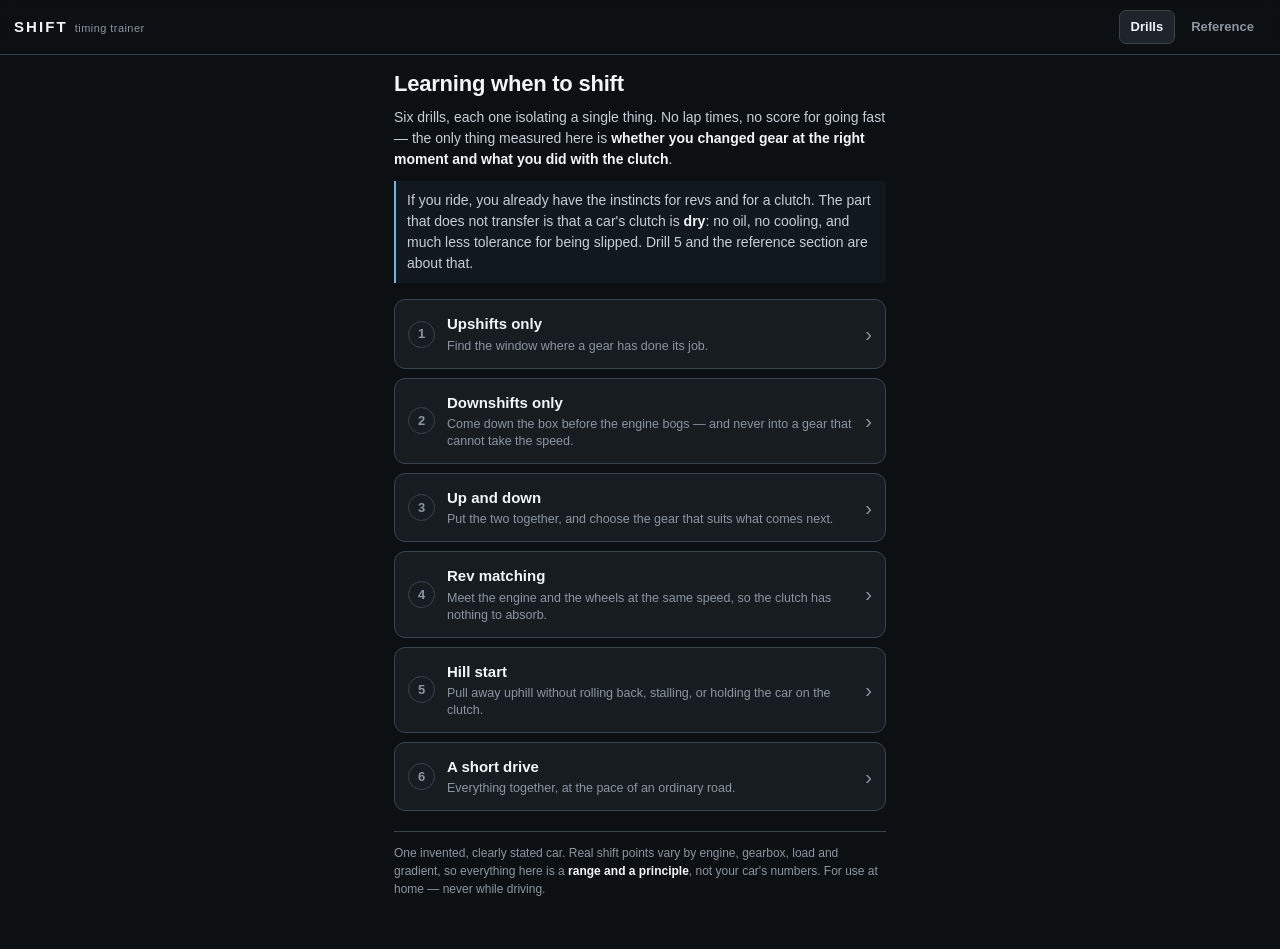
==== index.html @ b5363791 "Replace the repo root with Shift, a manual-transmission timing trainer The piano practice app that l" ====
<!doctype html>
<html lang="en">
<head>
<meta charset="utf-8">
<meta name="viewport" content="width=device-width, initial-scale=1, viewport-fit=cover">
<title>Shift — manual transmission timing trainer</title>
<meta name="description" content="A timing trainer for learning when to change gear in a manual car, and how to treat a dry clutch. Built for riders moving from a wet motorcycle clutch to a pedal-operated car.">
<meta name="theme-color" content="#101316">
<link rel="stylesheet" href="css/app.css">
</head>
<body>

<header class="topbar">
  <div class="brand">
    <span class="brand-mark">SHIFT</span>
    <span class="brand-sub">timing trainer</span>
  </div>
  <nav class="tabs">
    <button class="tab is-active" data-tab="drills">Drills</button>
    <button class="tab" data-tab="reference">Reference</button>
  </nav>
</header>

<main>

  <!-- ------------------------------------------------ drill list -->
  <section class="view is-active" data-view="drills">
    <div class="intro">
      <h1>Learning when to shift</h1>
      <p>Six drills, each one isolating a single thing. No lap times, no score for going fast — the only thing measured here is <b>whether you changed gear at the right moment and what you did with the clutch</b>.</p>
      <p class="from-bike">If you ride, you already have the instincts for revs and for a clutch. The part that does not transfer is that a car's clutch is <b>dry</b>: no oil, no cooling, and much less tolerance for being slipped. Drill&nbsp;5 and the reference section are about that.</p>
    </div>
    <div id="drill-list" class="drill-list"></div>
    <p class="disclaimer">
      One invented, clearly stated car. Real shift points vary by engine, gearbox, load and gradient, so everything here is a <b>range and a principle</b>, not your car's numbers. For use at home — never while driving.
    </p>
  </section>

  <!-- ----------------------------------------------------- teach -->
  <section class="view" data-view="teach">
    <button class="link-back" id="teach-back">‹ All drills</button>
    <h2 id="teach-title"></h2>
    <p class="aim" id="teach-aim"></p>
    <div class="teach-body" id="teach-body"></div>
    <button class="primary" id="start-btn">Start the drill</button>
  </section>

  <!-- ------------------------------------------------------- run -->
  <section class="view view-run" data-view="run">
    <div class="run-top">
      <button class="link-back" id="back-btn">‹ Exit</button>
      <span id="run-title" class="run-title"></span>
      <button class="sound" id="sound-btn">Sound on</button>
    </div>

    <div class="instruction">
      <b id="ins-title"></b>
      <span id="ins-detail"></span>
    </div>

    <div id="warn" class="warn-strip"></div>

    <div id="cluster" class="cluster"></div>

    <div class="heat-row">
      <span class="heat-label">Clutch heat</span>
      <span class="heat-bar"><span id="heat-fill" class="heat-fill"></span></span>
      <span id="grade-note" class="grade-note"></span>
    </div>

    <div id="gate" class="gate"></div>

    <div class="pedals">
      <div id="clutch"></div>
      <div class="pedal-col">
        <div id="throttle"></div>
        <div id="brake"></div>
        <button id="handbrake" class="handbrake">HANDBRAKE</button>
      </div>
    </div>

    <button id="restart-btn" class="primary restart" hidden>Restart the engine</button>

    <div id="cards" class="cards"></div>

    <button class="primary" id="finish-btn">Finish and review</button>
    <p class="kbd-note">On a keyboard: <b>space</b> clutch, <b>X</b> throttle, <b>Z</b> brake. The lever takes the arrow keys once you tap it.</p>
  </section>

  <!-- ---------------------------------------------------- report -->
  <section class="view" data-view="report">
    <h2>What happened</h2>
    <p class="aim" id="report-title"></p>
    <h3 class="sec-head">Each gear change</h3>
    <div id="report-attempts"></div>
    <h3 class="sec-head">Habits recorded</h3>
    <div id="report-habits"></div>
    <div class="report-actions">
      <button class="primary" id="again-btn">Run it again</button>
      <button class="secondary" id="report-done">Back to drills</button>
    </div>
  </section>

  <!-- ------------------------------------------------- reference -->
  <section class="view" data-view="reference">
    <h1>Reference</h1>
    <div id="ref-body"></div>
  </section>

</main>

<script type="module" src="js/main.js"></script>
</body>
</html>
---- css/app.css ----
/* app.css — instrument-panel design: dark, high contrast, legible at a glance. */

:root {
  --bg: #0d1013;
  --panel: #171c21;
  --panel-2: #1e242a;
  --dial: #0b0e11;
  --slot: #0b0e11;
  --hairline: #39434c;
  --ink: #c6ced6;
  --ink-dim: #8b96a1;
  --ink-bright: #f2f6f9;
  --needle: #ff6b4a;
  --go: #3ec98a;
  --lug: #b58a2b;
  --danger: #e5484d;
  --bite: #d9a23a;
  --free: #4a555f;
  --clear: #3d7ea6;
  --accent: #6fb7e8;
}

* { box-sizing: border-box; -webkit-tap-highlight-color: transparent; }

html { -webkit-text-size-adjust: 100%; }

body {
  margin: 0;
  background: var(--bg);
  color: var(--ink);
  font: 15px/1.5 -apple-system, BlinkMacSystemFont, "Segoe UI", Roboto, "Helvetica Neue", Arial, sans-serif;
  font-variant-numeric: tabular-nums;
  padding-bottom: env(safe-area-inset-bottom);
}

main { padding: 0 14px 40px; max-width: 520px; margin: 0 auto; }

/* ---------------------------------------------------------- topbar */

.topbar {
  position: sticky; top: 0; z-index: 20;
  display: flex; align-items: center; justify-content: space-between;
  gap: 10px; padding: 10px 14px calc(10px + env(safe-area-inset-top)) 14px;
  padding-top: calc(10px + env(safe-area-inset-top));
  background: rgba(13, 16, 19, 0.94);
  backdrop-filter: blur(8px);
  border-bottom: 1px solid var(--hairline);
}
.brand { display: flex; align-items: baseline; gap: 7px; min-width: 0; }
.brand-mark {
  font-weight: 800; letter-spacing: 0.14em; font-size: 15px; color: var(--ink-bright);
}
.brand-sub { font-size: 11px; color: var(--ink-dim); letter-spacing: 0.04em; }
.tabs { display: flex; gap: 4px; flex: none; }
.tab {
  appearance: none; border: 1px solid transparent; background: none;
  color: var(--ink-dim); font: inherit; font-size: 13px; font-weight: 600;
  padding: 6px 11px; border-radius: 7px; cursor: pointer;
}
.tab.is-active { background: var(--panel-2); color: var(--ink-bright); border-color: var(--hairline); }

/* ----------------------------------------------------------- views */

.view { display: none; padding-top: 16px; }
.view.is-active { display: block; }

h1 { font-size: 22px; line-height: 1.22; margin: 0 0 10px; color: var(--ink-bright); letter-spacing: -0.01em; }
h2 { font-size: 19px; margin: 6px 0 4px; color: var(--ink-bright); }
h3.sec-head {
  font-size: 11px; letter-spacing: 0.12em; text-transform: uppercase;
  color: var(--ink-dim); margin: 22px 0 8px; font-weight: 700;
}
p { margin: 0 0 11px; }
b, strong { color: var(--ink-bright); font-weight: 650; }
.aim { color: var(--accent); margin: 0 0 14px; font-size: 14px; }
.muted { color: var(--ink-dim); }

.intro p { font-size: 14px; }
.from-bike {
  border-left: 2px solid var(--accent); padding-left: 11px;
  color: var(--ink); background: rgba(111, 183, 232, 0.05);
  padding: 9px 11px; border-radius: 0 6px 6px 0;
}
.disclaimer {
  margin-top: 20px; font-size: 12px; color: var(--ink-dim);
  border-top: 1px solid var(--hairline); padding-top: 12px;
}

.link-back {
  appearance: none; background: none; border: 0; color: var(--accent);
  font: inherit; font-size: 14px; padding: 4px 0; margin-bottom: 8px; cursor: pointer;
}

.primary, .secondary {
  appearance: none; width: 100%; font: inherit; font-weight: 650; font-size: 16px;
  padding: 14px; border-radius: 10px; cursor: pointer; margin-top: 14px;
  border: 1px solid var(--accent); background: var(--accent); color: #07243a;
}
.secondary { background: none; color: var(--ink); border-color: var(--hairline); }
.restart { background: var(--needle); border-color: var(--needle); color: #2a0b03; }
.report-actions { display: flex; flex-direction: column; }

/* ------------------------------------------------------ drill list */

.drill-list { display: flex; flex-direction: column; gap: 9px; margin-top: 16px; }
.drill-card {
  appearance: none; display: flex; align-items: center; gap: 12px; width: 100%;
  text-align: left; font: inherit; cursor: pointer;
  background: var(--panel); border: 1px solid var(--hairline);
  border-radius: 11px; padding: 13px 13px;
  color: var(--ink);
}
.drill-card:active { background: var(--panel-2); }
.dc-num {
  flex: none; width: 27px; height: 27px; border-radius: 50%;
  border: 1px solid var(--hairline); color: var(--ink-dim);
  display: grid; place-items: center; font-size: 13px; font-weight: 700;
}
.dc-body { display: flex; flex-direction: column; gap: 2px; min-width: 0; }
.dc-title { color: var(--ink-bright); font-weight: 650; font-size: 15px; }
.dc-aim { color: var(--ink-dim); font-size: 12.5px; line-height: 1.35; }
.dc-go { margin-left: auto; color: var(--ink-dim); font-size: 20px; flex: none; }

/* ----------------------------------------------------------- teach */

.teach-body p { font-size: 14.5px; }
.teach-body ul, .teach-body ol { padding-left: 20px; font-size: 14.5px; }
.speed-table { list-style: none; padding: 0; margin: 0 0 12px; }
.speed-table li {
  display: flex; align-items: baseline; gap: 9px;
  padding: 7px 10px; border-bottom: 1px solid var(--hairline);
  background: var(--panel); font-size: 13.5px;
}
.speed-table li:first-child { border-radius: 8px 8px 0 0; }
.speed-table li:last-child { border-radius: 0 0 8px 8px; border-bottom: 0; }
.speed-table span {
  flex: none; width: 20px; height: 20px; border-radius: 4px; background: var(--panel-2);
  display: grid; place-items: center; font-weight: 700; color: var(--ink-bright); font-size: 12px;
}
.speed-table i { margin-left: auto; color: var(--ink-dim); font-style: normal; font-size: 12px; }

/* ------------------------------------------------------------- run */

.run-top { display: flex; align-items: center; gap: 10px; margin-bottom: 8px; }
.run-top .link-back { margin: 0; flex: none; }
.run-title { font-size: 13px; color: var(--ink-dim); flex: 1; text-align: center; }
.sound {
  appearance: none; flex: none; background: none; border: 1px solid var(--hairline);
  color: var(--ink-dim); font: inherit; font-size: 11px; padding: 5px 8px;
  border-radius: 6px; cursor: pointer;
}
.sound.is-on { color: var(--go); border-color: var(--go); }

.instruction {
  background: var(--panel); border: 1px solid var(--hairline); border-radius: 10px;
  padding: 10px 12px; margin-bottom: 8px;
}
.instruction b { display: block; font-size: 15px; color: var(--ink-bright); }
.instruction span { display: block; font-size: 13px; color: var(--ink-dim); margin-top: 2px; line-height: 1.4; }

.warn-strip {
  height: 0; overflow: hidden; border-radius: 8px;
  font-size: 12.5px; font-weight: 700; letter-spacing: 0.02em;
  display: flex; align-items: center; padding: 0 10px;
  transition: height 0.12s;
}
.warn-strip.is-on { height: 32px; margin-bottom: 8px; }
.warn-strip.lv-off { background: #3a3014; color: #ecc96b; }
.warn-strip.lv-bad { background: #4a2a12; color: #ffb27a; }
.warn-strip.lv-damage { background: var(--danger); color: #fff; }

/* -------------------------------------------------------- cluster */

.cluster { position: relative; }
.cluster-svg { display: block; width: 100%; height: auto; }
.tick-num { fill: var(--ink); font-size: 11px; font-weight: 700; font-family: inherit; }
.dial-unit { fill: var(--ink-dim); font-size: 8.5px; letter-spacing: 0.08em; font-family: inherit; }
.dial-unit-l { fill: var(--ink-dim); font-size: 10px; letter-spacing: 0.06em; font-family: inherit; }
.panel-label { fill: var(--ink-dim); font-size: 9px; letter-spacing: 0.16em; font-weight: 700; font-family: inherit; }
.rpm-digits { fill: var(--ink-bright); font-size: 20px; font-weight: 700; font-family: inherit; }
.dial-sub { fill: var(--ink-dim); font-size: 9px; letter-spacing: 0.06em; font-family: inherit; }
.dial-sub.is-warn { fill: var(--bite); }
.dial-sub.is-danger { fill: var(--danger); font-weight: 700; }
.dial-sub-l { fill: var(--ink-dim); font-size: 11px; font-family: inherit; }
.speed-digits { fill: var(--ink-bright); font-size: 36px; font-weight: 700; font-family: inherit; }
.gear-digits { fill: var(--go); font-size: 34px; font-weight: 800; font-family: inherit; }
.zone-tag { fill: var(--ink); font-size: 7.5px; letter-spacing: 0.09em; font-weight: 700; opacity: 0.8; font-family: inherit; }

.hold-readout {
  position: absolute; right: 8px; bottom: 6px;
  display: flex; flex-direction: column; align-items: flex-end; line-height: 1.1;
}
.hold-time { font-size: 13px; font-weight: 700; color: var(--ink-dim); }
.hold-label { font-size: 8px; letter-spacing: 0.08em; color: var(--ink-dim); }
.hold-readout.is-live .hold-time { color: var(--bite); }
.hold-readout.is-warn .hold-time { color: var(--danger); }

.heat-row { display: flex; align-items: center; gap: 8px; margin: 6px 0 10px; font-size: 10px; }
.heat-label { color: var(--ink-dim); letter-spacing: 0.08em; text-transform: uppercase; }
.heat-bar { flex: 1; height: 5px; border-radius: 3px; background: var(--panel-2); overflow: hidden; }
.heat-fill { display: block; height: 100%; width: 0; background: linear-gradient(90deg, var(--go), var(--bite) 55%, var(--danger)); transition: width 0.15s; }
.grade-note { color: var(--needle); font-weight: 700; letter-spacing: 0.04em; }

/* ----------------------------------------------------------- gate */

.gate { margin-bottom: 10px; }
.gate-svg { display: block; width: 100%; height: auto; cursor: grab; }
.gate-svg:focus { outline: 2px solid var(--accent); outline-offset: 2px; border-radius: 10px; }
.gate-end-ring { fill: none; stroke: var(--hairline); stroke-width: 1.5; }
.gate-end-label { fill: var(--ink-dim); font-size: 14px; font-weight: 700; font-family: inherit; }
.gate-end.is-target .gate-end-ring { stroke: var(--go); stroke-width: 2.5; }
.gate-end.is-target .gate-end-label { fill: var(--go); }
.gate-neutral-tag { fill: var(--ink-dim); font-size: 7.5px; letter-spacing: 0.22em; opacity: 0.6; font-family: inherit; }
.knob-body { fill: #2d363f; stroke: var(--hairline); stroke-width: 1.5; }
.knob-inner { fill: #495561; }
.gate-knob.is-engaged .knob-inner { fill: var(--go); }
.gate-knob.is-blocked .knob-body { stroke: var(--danger); stroke-width: 3; }
.gate-knob.is-blocked .knob-inner { fill: var(--danger); }
.gate-knob.is-hint .knob-body { stroke: var(--accent); stroke-width: 3; }

/* --------------------------------------------------------- pedals */

.pedals { display: flex; gap: 8px; align-items: stretch; }
.clutch-pad { flex: 1.15; display: flex; flex-direction: column; min-width: 0; }
.pedal-col { flex: 1; display: flex; flex-direction: column; gap: 8px; min-width: 0; }

.pad-label {
  font-size: 9px; letter-spacing: 0.14em; font-weight: 700; color: var(--ink-dim);
  margin-bottom: 4px; display: flex; justify-content: space-between; gap: 4px;
}
.pad-hint { letter-spacing: 0; font-weight: 500; text-transform: none; opacity: 0.75; font-size: 8.5px; }

.clutch-track {
  position: relative; flex: 1; min-height: 164px; border-radius: 10px; overflow: hidden;
  border: 1px solid var(--hairline); background: var(--dial); cursor: ns-resize;
  display: flex; flex-direction: column;
}
.clutch-pad.is-held .clutch-track { border-color: var(--bite); }
.ct-zone { position: relative; display: flex; align-items: center; justify-content: center; }
.ct-zone span { font-size: 8px; letter-spacing: 0.09em; color: var(--ink); opacity: 0.75; font-weight: 700; }
.ct-free { background: rgba(74, 85, 95, 0.4); }
.ct-bite { background: rgba(217, 162, 58, 0.26); border-top: 1px dashed rgba(217,162,58,0.7); border-bottom: 1px dashed rgba(217,162,58,0.7); }
.ct-clear { background: rgba(61, 126, 166, 0.18); }
.ct-foot {
  position: absolute; left: 0; right: 0; top: 0; height: 4px; margin-top: -2px;
  background: var(--needle); box-shadow: 0 0 10px rgba(255,107,74,0.65);
}

.ramp-pad {
  position: relative; flex: 1; min-height: 56px; border-radius: 10px; overflow: hidden;
  border: 1px solid var(--hairline); background: var(--panel); cursor: pointer;
  display: flex; flex-direction: column; justify-content: space-between;
  padding: 7px 9px; user-select: none;
}
.ramp-pad .pad-label { position: relative; z-index: 2; margin: 0; }
.ramp-fill {
  position: absolute; left: 0; right: 0; bottom: 0; height: 0; z-index: 1;
  background: rgba(62, 201, 138, 0.3);
}
.is-brake .ramp-fill { background: rgba(229, 72, 77, 0.3); }
.ramp-cap { position: relative; z-index: 2; font-size: 9px; letter-spacing: 0.14em; color: var(--ink-dim); text-align: right; }
.ramp-pad.is-held { border-color: var(--accent); }

.handbrake {
  appearance: none; flex: none; padding: 10px; border-radius: 10px; cursor: pointer;
  background: var(--panel); border: 1px solid var(--hairline); color: var(--ink-dim);
  font: inherit; font-size: 10px; font-weight: 700; letter-spacing: 0.12em;
}
.handbrake.is-on { background: var(--needle); border-color: var(--needle); color: #2a0b03; }

.kbd-note { font-size: 11px; color: var(--ink-dim); margin-top: 12px; }

/* ---------------------------------------------------------- cards */

.cards { display: flex; flex-direction: column; gap: 8px; margin-top: 12px; }
.card {
  background: var(--panel); border: 1px solid var(--hairline);
  border-left: 3px solid var(--hairline); border-radius: 8px; padding: 10px 12px;
}
.card p { font-size: 13.5px; margin: 0 0 7px; line-height: 1.45; }
.card p:last-child { margin-bottom: 0; }
.card-head { display: flex; align-items: center; gap: 8px; margin-bottom: 7px; flex-wrap: wrap; }
.card-head b { font-size: 13.5px; }
.pill {
  flex: none; font-size: 9px; font-weight: 800; letter-spacing: 0.1em; text-transform: uppercase;
  padding: 3px 7px; border-radius: 4px; background: var(--panel-2); color: var(--ink-dim);
}
.lv-good { border-left-color: var(--go); }
.lv-good .pill { background: rgba(62,201,138,0.16); color: var(--go); }
.lv-ok { border-left-color: var(--accent); }
.lv-ok .pill { background: rgba(111,183,232,0.14); color: var(--accent); }
.lv-off { border-left-color: var(--bite); }
.lv-off .pill { background: rgba(217,162,58,0.16); color: var(--bite); }
.lv-bad { border-left-color: var(--needle); }
.lv-bad .pill { background: rgba(255,107,74,0.16); color: var(--needle); }
.lv-damage { border-left-color: var(--danger); background: #261214; }
.lv-damage .pill { background: var(--danger); color: #fff; }

#report-attempts .card { margin-bottom: 8px; }
.habit {
  background: var(--panel); border-left: 3px solid var(--hairline);
  border-radius: 8px; padding: 9px 12px; margin-bottom: 8px;
}
.habit b { font-size: 10px; letter-spacing: 0.1em; text-transform: uppercase; color: var(--ink-dim); }
.habit p { margin: 3px 0 0; font-size: 13.5px; }
.habit.lv-good { border-left-color: var(--go); }
.habit.lv-off { border-left-color: var(--bite); }
.habit.lv-bad { border-left-color: var(--needle); }

/* ------------------------------------------------------ reference */

.ref-sec { border-bottom: 1px solid var(--hairline); }
.ref-sec summary {
  cursor: pointer; padding: 13px 2px; font-weight: 650; color: var(--ink-bright);
  font-size: 15px; list-style: none; display: flex; align-items: center; gap: 8px;
}
.ref-sec summary::-webkit-details-marker { display: none; }
.ref-sec summary::before { content: '+'; color: var(--accent); font-weight: 700; width: 12px; }
.ref-sec[open] summary::before { content: '–'; }
.ref-content { padding: 0 2px 14px; font-size: 14px; }
.ref-content ul, .ref-content ol { padding-left: 20px; }
.ref-content li { margin-bottom: 7px; }
.caveat { color: var(--ink-dim); font-size: 13px; border-left: 2px solid var(--hairline); padding-left: 10px; }
.warn-box {
  background: #261214; border: 1px solid var(--danger); border-radius: 8px;
  padding: 11px 12px; margin: 12px 0; font-size: 13.5px; color: #ffd9d9;
}
.warn-box b { color: #fff; }
.rules li { margin-bottom: 10px; }
.mech dt {
  font-weight: 700; color: var(--needle); margin-top: 12px;
  font-size: 13px; letter-spacing: 0.02em;
}
.mech dd { margin: 3px 0 0; font-size: 13.5px; color: var(--ink); }

.ref-table { width: 100%; border-collapse: collapse; margin: 10px 0 12px; font-size: 12px; }
.ref-table th {
  text-align: left; color: var(--ink-dim); font-size: 9.5px; letter-spacing: 0.06em;
  text-transform: uppercase; padding: 0 5px 6px; border-bottom: 1px solid var(--hairline);
  font-weight: 700; line-height: 1.3;
}
.ref-table td { padding: 7px 5px; border-bottom: 1px solid rgba(57,67,76,0.5); }
.ref-table td.g { font-weight: 800; color: var(--ink-bright); }
.ref-table td.lim { color: var(--needle); font-weight: 650; }

@media (min-width: 430px) {
  .clutch-track { min-height: 190px; }
  .card p, .habit p { font-size: 14px; }
}
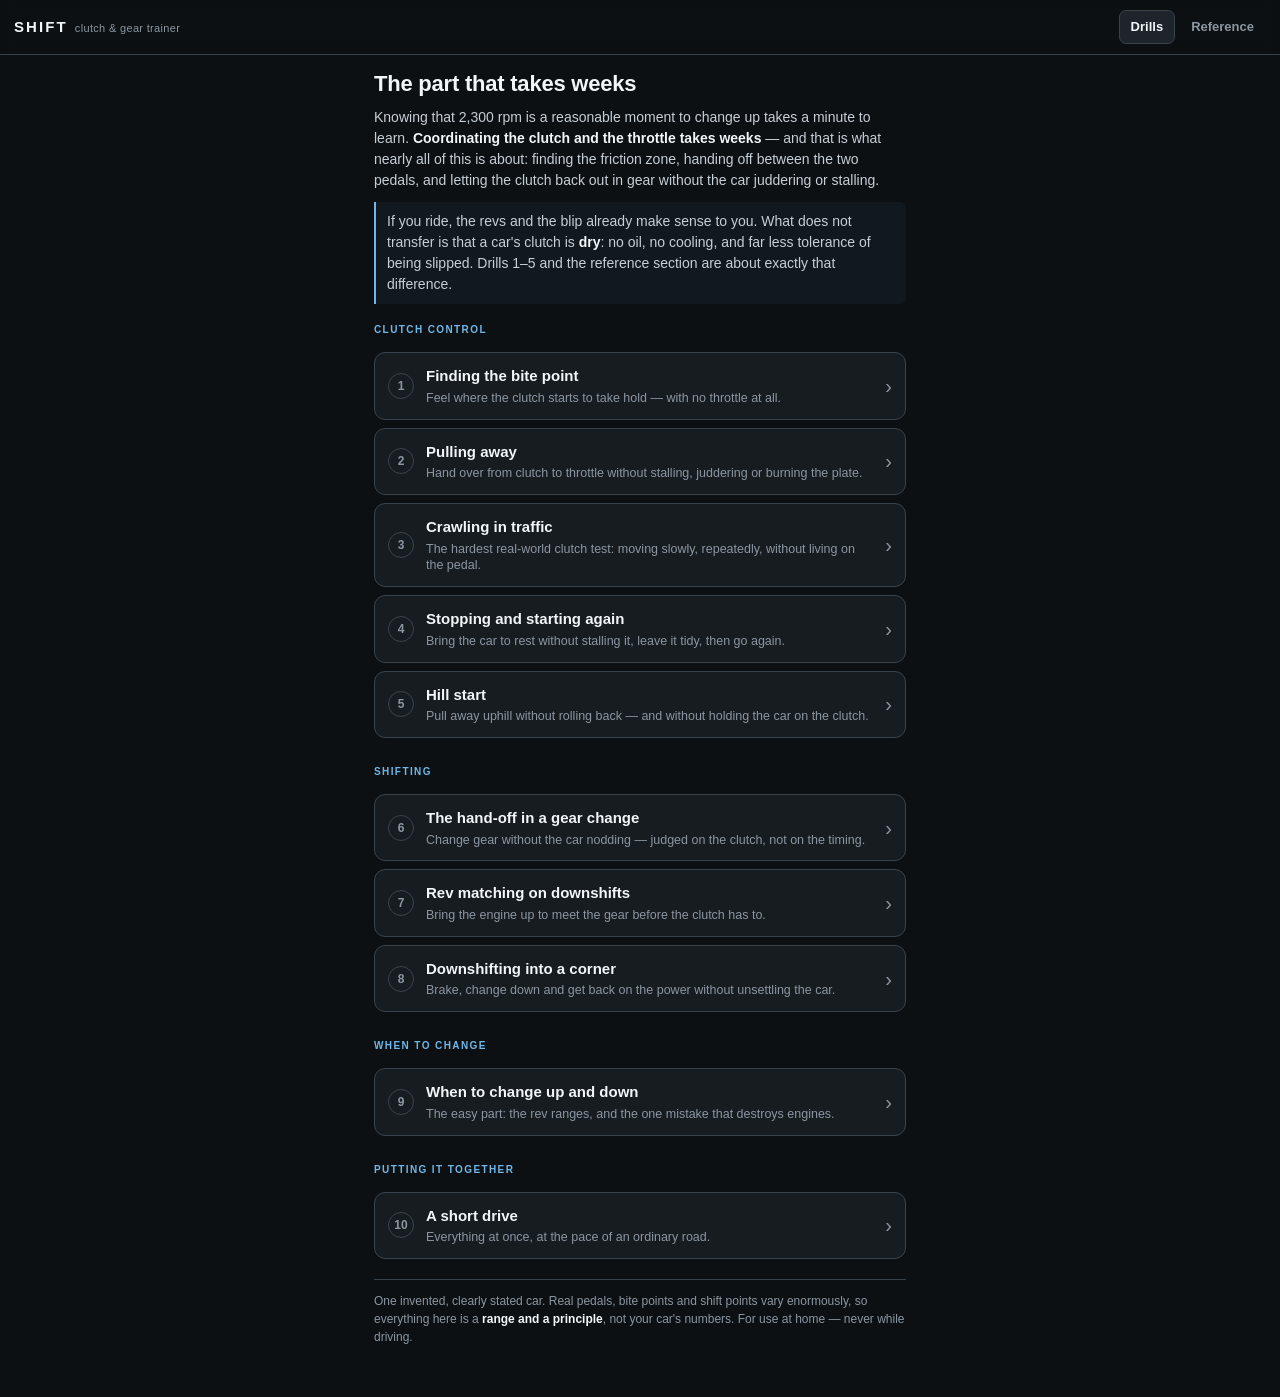
==== commit 47e6e143: "Rebuild around clutch-throttle coordination, in landscape The centre of gravity moves from when to s" ====
--- a/index.html
+++ b/index.html
@@ -3,18 +3,15 @@
 <head>
 <meta charset="utf-8">
 <meta name="viewport" content="width=device-width, initial-scale=1, viewport-fit=cover">
-<title>Shift — manual transmission timing trainer</title>
-<meta name="description" content="A timing trainer for learning when to change gear in a manual car, and how to treat a dry clutch. Built for riders moving from a wet motorcycle clutch to a pedal-operated car.">
-<meta name="theme-color" content="#101316">
+<title>Shift — clutch and gear coordination trainer</title>
+<meta name="description" content="A trainer for the muscle memory of driving a manual car: coordinating clutch and throttle, pulling away without stalling or juddering, and letting the clutch out cleanly in gear. Built for riders moving from a wet motorcycle clutch to a pedal-operated car.">
+<meta name="theme-color" content="#0d1013">
 <link rel="stylesheet" href="css/app.css">
 </head>
 <body>
 
 <header class="topbar">
-  <div class="brand">
-    <span class="brand-mark">SHIFT</span>
-    <span class="brand-sub">timing trainer</span>
-  </div>
+  <div class="brand"><span class="brand-mark">SHIFT</span><span class="brand-sub">clutch &amp; gear trainer</span></div>
   <nav class="tabs">
     <button class="tab is-active" data-tab="drills">Drills</button>
     <button class="tab" data-tab="reference">Reference</button>
@@ -26,13 +23,13 @@
   <!-- ------------------------------------------------ drill list -->
   <section class="view is-active" data-view="drills">
     <div class="intro">
-      <h1>Learning when to shift</h1>
-      <p>Six drills, each one isolating a single thing. No lap times, no score for going fast — the only thing measured here is <b>whether you changed gear at the right moment and what you did with the clutch</b>.</p>
-      <p class="from-bike">If you ride, you already have the instincts for revs and for a clutch. The part that does not transfer is that a car's clutch is <b>dry</b>: no oil, no cooling, and much less tolerance for being slipped. Drill&nbsp;5 and the reference section are about that.</p>
+      <h1>The part that takes weeks</h1>
+      <p>Knowing that 2,300&nbsp;rpm is a reasonable moment to change up takes a minute to learn. <b>Coordinating the clutch and the throttle takes weeks</b> — and that is what nearly all of this is about: finding the friction zone, handing off between the two pedals, and letting the clutch back out in gear without the car juddering or stalling.</p>
+      <p class="from-bike">If you ride, the revs and the blip already make sense to you. What does not transfer is that a car's clutch is <b>dry</b>: no oil, no cooling, and far less tolerance of being slipped. Drills 1&ndash;5 and the reference section are about exactly that difference.</p>
     </div>
     <div id="drill-list" class="drill-list"></div>
     <p class="disclaimer">
-      One invented, clearly stated car. Real shift points vary by engine, gearbox, load and gradient, so everything here is a <b>range and a principle</b>, not your car's numbers. For use at home — never while driving.
+      One invented, clearly stated car. Real pedals, bite points and shift points vary enormously, so everything here is a <b>range and a principle</b>, not your car's numbers. For use at home — never while driving.
     </p>
   </section>
 
@@ -47,51 +44,57 @@
 
   <!-- ------------------------------------------------------- run -->
   <section class="view view-run" data-view="run">
-    <div class="run-top">
-      <button class="link-back" id="back-btn">‹ Exit</button>
-      <span id="run-title" class="run-title"></span>
-      <button class="sound" id="sound-btn">Sound on</button>
+
+    <div class="rotate-prompt">
+      <div class="rotate-icon">⟳</div>
+      <h2>Turn your phone sideways</h2>
+      <p>The controls are laid out the way the car is: <b>pedals under your left thumb, gear lever under your right</b>. That needs the long edge of the screen.</p>
+      <button class="secondary" id="rotate-anyway">Use it upright anyway</button>
     </div>
 
-    <div class="instruction">
-      <b id="ins-title"></b>
-      <span id="ins-detail"></span>
+    <div class="run-grid">
+
+      <div class="run-top">
+        <button class="link-back" id="back-btn">‹ Exit</button>
+        <span id="run-title" class="run-title"></span>
+        <span id="grade-note" class="grade-note" hidden></span>
+        <button class="sound" id="sound-btn">Sound on</button>
+      </div>
+
+      <!-- left thumb: the pedals, in the order they sit in the footwell -->
+      <div class="pedal-bay">
+        <div id="clutch"></div>
+        <div id="brake"></div>
+        <div id="throttle"></div>
+        <button id="handbrake"></button>
+      </div>
+
+      <!-- middle: what the car is doing -->
+      <div class="centre-bay">
+        <div class="instruction" id="instruction">
+          <b id="ins-title"></b>
+          <span id="ins-detail"></span>
+        </div>
+        <div id="cards" class="cards"></div>
+        <div id="warn" class="warn-strip"></div>
+        <div id="cluster" class="cluster"></div>
+        <button id="restart-btn" class="primary restart" hidden>Restart the engine</button>
+      </div>
+
+      <!-- right thumb: the lever -->
+      <div class="gate-bay">
+        <div id="gate" class="gate"></div>
+        <button class="primary finish" id="finish-btn">Finish and review</button>
+      </div>
+
     </div>
-
-    <div id="warn" class="warn-strip"></div>
-
-    <div id="cluster" class="cluster"></div>
-
-    <div class="heat-row">
-      <span class="heat-label">Clutch heat</span>
-      <span class="heat-bar"><span id="heat-fill" class="heat-fill"></span></span>
-      <span id="grade-note" class="grade-note"></span>
-    </div>
-
-    <div id="gate" class="gate"></div>
-
-    <div class="pedals">
-      <div id="clutch"></div>
-      <div class="pedal-col">
-        <div id="throttle"></div>
-        <div id="brake"></div>
-        <button id="handbrake" class="handbrake">HANDBRAKE</button>
-      </div>
-    </div>
-
-    <button id="restart-btn" class="primary restart" hidden>Restart the engine</button>
-
-    <div id="cards" class="cards"></div>
-
-    <button class="primary" id="finish-btn">Finish and review</button>
-    <p class="kbd-note">On a keyboard: <b>space</b> clutch, <b>X</b> throttle, <b>Z</b> brake. The lever takes the arrow keys once you tap it.</p>
   </section>
 
   <!-- ---------------------------------------------------- report -->
   <section class="view" data-view="report">
     <h2>What happened</h2>
     <p class="aim" id="report-title"></p>
-    <h3 class="sec-head">Each gear change</h3>
+    <h3 class="sec-head">Each attempt</h3>
     <div id="report-attempts"></div>
     <h3 class="sec-head">Habits recorded</h3>
     <div id="report-habits"></div>
--- a/css/app.css
+++ b/css/app.css
@@ -1,4 +1,6 @@
-/* app.css — instrument-panel design: dark, high contrast, legible at a glance. */
+/* app.css — instrument-panel design: dark, high contrast, legible at a glance.
+   The run view is laid out for landscape: pedals left, lever right, gauges
+   between them, mirroring where they sit in the car. */
 
 :root {
   --bg: #0d1013;
@@ -11,6 +13,7 @@
   --ink-dim: #8b96a1;
   --ink-bright: #f2f6f9;
   --needle: #ff6b4a;
+  --wheel: #6fb7e8;
   --go: #3ec98a;
   --lug: #b58a2b;
   --danger: #e5484d;
@@ -21,7 +24,6 @@
 }
 
 * { box-sizing: border-box; -webkit-tap-highlight-color: transparent; }
-
 html { -webkit-text-size-adjust: 100%; }
 
 body {
@@ -30,34 +32,30 @@
   color: var(--ink);
   font: 15px/1.5 -apple-system, BlinkMacSystemFont, "Segoe UI", Roboto, "Helvetica Neue", Arial, sans-serif;
   font-variant-numeric: tabular-nums;
-  padding-bottom: env(safe-area-inset-bottom);
-}
-
-main { padding: 0 14px 40px; max-width: 520px; margin: 0 auto; }
+  overscroll-behavior: none;
+}
+body, main, .view { max-width: 100%; }
+main { padding: 0 14px 40px; max-width: 560px; margin: 0 auto; }
 
 /* ---------------------------------------------------------- topbar */
 
 .topbar {
   position: sticky; top: 0; z-index: 20;
-  display: flex; align-items: center; justify-content: space-between;
-  gap: 10px; padding: 10px 14px calc(10px + env(safe-area-inset-top)) 14px;
-  padding-top: calc(10px + env(safe-area-inset-top));
-  background: rgba(13, 16, 19, 0.94);
-  backdrop-filter: blur(8px);
+  display: flex; align-items: center; justify-content: space-between; gap: 10px;
+  padding: calc(10px + env(safe-area-inset-top)) 14px 10px;
+  background: rgba(13,16,19,0.94); backdrop-filter: blur(8px);
   border-bottom: 1px solid var(--hairline);
 }
 .brand { display: flex; align-items: baseline; gap: 7px; min-width: 0; }
-.brand-mark {
-  font-weight: 800; letter-spacing: 0.14em; font-size: 15px; color: var(--ink-bright);
-}
-.brand-sub { font-size: 11px; color: var(--ink-dim); letter-spacing: 0.04em; }
+.brand-mark { font-weight: 800; letter-spacing: 0.14em; font-size: 15px; color: var(--ink-bright); }
+.brand-sub { font-size: 11px; color: var(--ink-dim); letter-spacing: 0.03em; }
 .tabs { display: flex; gap: 4px; flex: none; }
 .tab {
-  appearance: none; border: 1px solid transparent; background: none;
-  color: var(--ink-dim); font: inherit; font-size: 13px; font-weight: 600;
-  padding: 6px 11px; border-radius: 7px; cursor: pointer;
+  appearance: none; border: 1px solid transparent; background: none; color: var(--ink-dim);
+  font: inherit; font-size: 13px; font-weight: 600; padding: 6px 11px; border-radius: 7px; cursor: pointer;
 }
 .tab.is-active { background: var(--panel-2); color: var(--ink-bright); border-color: var(--hairline); }
+body.in-run .topbar { display: none; }
 
 /* ----------------------------------------------------------- views */
 
@@ -66,30 +64,23 @@
 
 h1 { font-size: 22px; line-height: 1.22; margin: 0 0 10px; color: var(--ink-bright); letter-spacing: -0.01em; }
 h2 { font-size: 19px; margin: 6px 0 4px; color: var(--ink-bright); }
-h3.sec-head {
-  font-size: 11px; letter-spacing: 0.12em; text-transform: uppercase;
-  color: var(--ink-dim); margin: 22px 0 8px; font-weight: 700;
-}
+h3.sec-head { font-size: 11px; letter-spacing: 0.12em; text-transform: uppercase; color: var(--ink-dim); margin: 22px 0 8px; font-weight: 700; }
+h3.group-head {
+  font-size: 10px; letter-spacing: 0.14em; text-transform: uppercase; color: var(--accent);
+  margin: 18px 0 7px; font-weight: 700;
+}
+h3.group-head:first-child { margin-top: 4px; }
 p { margin: 0 0 11px; }
 b, strong { color: var(--ink-bright); font-weight: 650; }
 .aim { color: var(--accent); margin: 0 0 14px; font-size: 14px; }
 .muted { color: var(--ink-dim); }
-
 .intro p { font-size: 14px; }
 .from-bike {
-  border-left: 2px solid var(--accent); padding-left: 11px;
-  color: var(--ink); background: rgba(111, 183, 232, 0.05);
+  border-left: 2px solid var(--accent); background: rgba(111,183,232,0.05);
   padding: 9px 11px; border-radius: 0 6px 6px 0;
 }
-.disclaimer {
-  margin-top: 20px; font-size: 12px; color: var(--ink-dim);
-  border-top: 1px solid var(--hairline); padding-top: 12px;
-}
-
-.link-back {
-  appearance: none; background: none; border: 0; color: var(--accent);
-  font: inherit; font-size: 14px; padding: 4px 0; margin-bottom: 8px; cursor: pointer;
-}
+.disclaimer { margin-top: 20px; font-size: 12px; color: var(--ink-dim); border-top: 1px solid var(--hairline); padding-top: 12px; }
+.link-back { appearance: none; background: none; border: 0; color: var(--accent); font: inherit; font-size: 14px; padding: 4px 0; margin-bottom: 8px; cursor: pointer; }
 
 .primary, .secondary {
   appearance: none; width: 100%; font: inherit; font-weight: 650; font-size: 16px;
@@ -102,20 +93,14 @@
 
 /* ------------------------------------------------------ drill list */
 
-.drill-list { display: flex; flex-direction: column; gap: 9px; margin-top: 16px; }
+.drill-list { display: flex; flex-direction: column; gap: 8px; margin-top: 14px; }
 .drill-card {
   appearance: none; display: flex; align-items: center; gap: 12px; width: 100%;
-  text-align: left; font: inherit; cursor: pointer;
-  background: var(--panel); border: 1px solid var(--hairline);
-  border-radius: 11px; padding: 13px 13px;
-  color: var(--ink);
+  text-align: left; font: inherit; cursor: pointer; color: var(--ink);
+  background: var(--panel); border: 1px solid var(--hairline); border-radius: 11px; padding: 12px 13px;
 }
 .drill-card:active { background: var(--panel-2); }
-.dc-num {
-  flex: none; width: 27px; height: 27px; border-radius: 50%;
-  border: 1px solid var(--hairline); color: var(--ink-dim);
-  display: grid; place-items: center; font-size: 13px; font-weight: 700;
-}
+.dc-num { flex: none; width: 26px; height: 26px; border-radius: 50%; border: 1px solid var(--hairline); color: var(--ink-dim); display: grid; place-items: center; font-size: 12px; font-weight: 700; }
 .dc-body { display: flex; flex-direction: column; gap: 2px; min-width: 0; }
 .dc-title { color: var(--ink-bright); font-weight: 650; font-size: 15px; }
 .dc-aim { color: var(--ink-dim); font-size: 12.5px; line-height: 1.35; }
@@ -126,86 +111,132 @@
 .teach-body p { font-size: 14.5px; }
 .teach-body ul, .teach-body ol { padding-left: 20px; font-size: 14.5px; }
 .speed-table { list-style: none; padding: 0; margin: 0 0 12px; }
-.speed-table li {
-  display: flex; align-items: baseline; gap: 9px;
-  padding: 7px 10px; border-bottom: 1px solid var(--hairline);
-  background: var(--panel); font-size: 13.5px;
-}
+.speed-table li { display: flex; align-items: baseline; gap: 9px; padding: 7px 10px; border-bottom: 1px solid var(--hairline); background: var(--panel); font-size: 13.5px; }
 .speed-table li:first-child { border-radius: 8px 8px 0 0; }
 .speed-table li:last-child { border-radius: 0 0 8px 8px; border-bottom: 0; }
-.speed-table span {
-  flex: none; width: 20px; height: 20px; border-radius: 4px; background: var(--panel-2);
-  display: grid; place-items: center; font-weight: 700; color: var(--ink-bright); font-size: 12px;
-}
+.speed-table span { flex: none; width: 20px; height: 20px; border-radius: 4px; background: var(--panel-2); display: grid; place-items: center; font-weight: 700; color: var(--ink-bright); font-size: 12px; }
 .speed-table i { margin-left: auto; color: var(--ink-dim); font-style: normal; font-size: 12px; }
 
-/* ------------------------------------------------------------- run */
-
-.run-top { display: flex; align-items: center; gap: 10px; margin-bottom: 8px; }
-.run-top .link-back { margin: 0; flex: none; }
-.run-title { font-size: 13px; color: var(--ink-dim); flex: 1; text-align: center; }
+/* =================================================== the run view */
+
+.view-run { padding: 0; }
+.rotate-prompt { display: none; }
+
+.run-grid {
+  display: grid;
+  grid-template-columns: minmax(196px, 230px) minmax(0, 1fr) minmax(210px, 264px);
+  grid-template-rows: auto 1fr;
+  grid-template-areas: "top top top" "pedals centre gate";
+  gap: 8px 10px;
+  height: 100dvh;
+  padding: calc(4px + env(safe-area-inset-top)) calc(8px + env(safe-area-inset-right))
+           calc(6px + env(safe-area-inset-bottom)) calc(8px + env(safe-area-inset-left));
+}
+
+.run-top { grid-area: top; display: flex; align-items: center; gap: 10px; min-height: 26px; }
+.run-top .link-back { margin: 0; flex: none; font-size: 13px; padding: 0; }
+.run-title { font-size: 12px; color: var(--ink-dim); flex: 1; }
+.grade-note { color: var(--needle); font-weight: 700; letter-spacing: 0.06em; font-size: 10px; }
 .sound {
   appearance: none; flex: none; background: none; border: 1px solid var(--hairline);
-  color: var(--ink-dim); font: inherit; font-size: 11px; padding: 5px 8px;
-  border-radius: 6px; cursor: pointer;
+  color: var(--ink-dim); font: inherit; font-size: 10px; padding: 4px 8px; border-radius: 6px; cursor: pointer;
 }
 .sound.is-on { color: var(--go); border-color: var(--go); }
 
-.instruction {
-  background: var(--panel); border: 1px solid var(--hairline); border-radius: 10px;
-  padding: 10px 12px; margin-bottom: 8px;
-}
-.instruction b { display: block; font-size: 15px; color: var(--ink-bright); }
-.instruction span { display: block; font-size: 13px; color: var(--ink-dim); margin-top: 2px; line-height: 1.4; }
-
-.warn-strip {
-  height: 0; overflow: hidden; border-radius: 8px;
-  font-size: 12.5px; font-weight: 700; letter-spacing: 0.02em;
-  display: flex; align-items: center; padding: 0 10px;
-  transition: height 0.12s;
-}
-.warn-strip.is-on { height: 32px; margin-bottom: 8px; }
+/* ---- pedals (left thumb) ---- */
+
+.pedal-bay { grid-area: pedals; display: grid; grid-template-columns: 1fr 0.8fr 1fr; grid-template-rows: 1fr auto; gap: 6px; min-height: 0; }
+.pedal-bay > #handbrake { grid-column: 1 / -1; }
+
+.pedal { display: flex; flex-direction: column; min-width: 0; min-height: 0; }
+.pedal-name {
+  font-size: 8.5px; letter-spacing: 0.1em; font-weight: 700; color: var(--ink-dim);
+  margin-bottom: 3px; display: flex; flex-direction: column; line-height: 1.25;
+}
+.pedal-name i { font-style: normal; font-size: 7.5px; letter-spacing: 0; opacity: 0.75; font-weight: 500; }
+.pedal-body {
+  position: relative; flex: 1; min-height: 64px; border-radius: 10px; overflow: hidden;
+  border: 1px solid var(--hairline); background: var(--dial); cursor: pointer; user-select: none;
+}
+.pedal.is-pressed .pedal-body { border-color: var(--bite); }
+.is-throttle.is-pressed .pedal-body { border-color: var(--go); }
+.pedal-zones { position: absolute; inset: 0; display: flex; flex-direction: column; }
+.pedal-zone { position: relative; display: flex; align-items: center; justify-content: center; overflow: hidden; }
+.pedal-zone span { font-size: 7px; letter-spacing: 0.06em; color: var(--ink); opacity: 0.7; font-weight: 700; white-space: nowrap; }
+.pz-free { background: rgba(74,85,95,0.38); }
+.pz-bite { background: rgba(217,162,58,0.26); border-top: 1px dashed rgba(217,162,58,0.75); border-bottom: 1px dashed rgba(217,162,58,0.75); }
+.pz-clear { background: rgba(61,126,166,0.16); }
+.pz-t0 { background: rgba(74,85,95,0.3); }
+.pz-t1 { background: rgba(62,201,138,0.14); }
+.pz-t2 { background: rgba(62,201,138,0.3); }
+.pz-b0 { background: rgba(74,85,95,0.3); }
+.pz-b1 { background: rgba(229,72,77,0.2); }
+
+.pedal-fill { position: absolute; left: 0; right: 0; top: 0; height: 0; background: rgba(255,107,74,0.18); }
+.is-throttle .pedal-fill { background: rgba(62,201,138,0.2); }
+.is-brake .pedal-fill { background: rgba(229,72,77,0.2); }
+.pedal-plate {
+  position: absolute; left: 3px; right: 3px; height: 22px; top: -11px; border-radius: 5px;
+  background: #434e59; border: 1px solid #5d6b78; box-shadow: 0 2px 7px rgba(0,0,0,0.55);
+  display: grid; place-items: center;
+}
+.pedal.is-down .pedal-plate { background: #52606d; }
+.is-clutch.is-down .pedal-plate { border-color: var(--bite); }
+.is-throttle.is-down .pedal-plate { border-color: var(--go); }
+.pedal-pct { font-size: 10px; font-weight: 700; color: var(--ink-bright); }
+.pedal-pct::after { content: '%'; font-size: 7px; opacity: 0.6; }
+.pedal-mark { position: absolute; left: 0; right: 0; border-top: 1px dotted var(--hairline); }
+
+.toggle {
+  appearance: none; padding: 7px 4px; border-radius: 9px; cursor: pointer;
+  background: var(--panel); border: 1px solid var(--hairline); color: var(--ink-dim);
+  font: inherit; font-size: 8.5px; font-weight: 700; letter-spacing: 0.08em; line-height: 1.25;
+}
+.toggle.is-on { background: var(--needle); border-color: var(--needle); color: #2a0b03; }
+
+/* ---- centre ---- */
+
+.centre-bay { grid-area: centre; display: flex; flex-direction: column; gap: 5px; min-width: 0; min-height: 0; }
+.instruction { background: var(--panel); border: 1px solid var(--hairline); border-radius: 9px; padding: 6px 9px; }
+.instruction b { display: block; font-size: 13px; color: var(--ink-bright); line-height: 1.25; }
+.instruction span { display: block; font-size: 11.5px; color: var(--ink-dim); margin-top: 1px; line-height: 1.3; }
+.cards:empty { display: none; }
+.cluster { flex: 1; min-height: 0; display: flex; align-items: flex-start; }
+.cluster-svg { display: block; width: 100%; height: auto; max-height: 100%; }
+.restart { margin-top: 0; padding: 9px; font-size: 13px; }
+
+.warn-strip { display: none; border-radius: 7px; line-height: 1.25; font-size: 11px; font-weight: 700; padding: 5px 8px; }
+.warn-strip.is-on { display: block; }
 .warn-strip.lv-off { background: #3a3014; color: #ecc96b; }
 .warn-strip.lv-bad { background: #4a2a12; color: #ffb27a; }
 .warn-strip.lv-damage { background: var(--danger); color: #fff; }
 
-/* -------------------------------------------------------- cluster */
-
-.cluster { position: relative; }
-.cluster-svg { display: block; width: 100%; height: auto; }
-.tick-num { fill: var(--ink); font-size: 11px; font-weight: 700; font-family: inherit; }
-.dial-unit { fill: var(--ink-dim); font-size: 8.5px; letter-spacing: 0.08em; font-family: inherit; }
+/* ---- gate (right thumb) ---- */
+
+.gate-bay { grid-area: gate; display: flex; flex-direction: column; gap: 6px; min-width: 0; min-height: 0; }
+.gate { flex: 1; min-height: 0; display: flex; align-items: center; }
+.gate-svg { display: block; width: 100%; height: auto; max-height: 100%; cursor: grab; }
+.gate-svg:focus { outline: 2px solid var(--accent); outline-offset: 2px; border-radius: 10px; }
+.finish { margin-top: 0; padding: 9px; font-size: 13px; flex: none; }
+
+/* ---- cluster type ---- */
+
+.tick-num { fill: var(--ink); font-size: 10.5px; font-weight: 700; font-family: inherit; }
 .dial-unit-l { fill: var(--ink-dim); font-size: 10px; letter-spacing: 0.06em; font-family: inherit; }
-.panel-label { fill: var(--ink-dim); font-size: 9px; letter-spacing: 0.16em; font-weight: 700; font-family: inherit; }
-.rpm-digits { fill: var(--ink-bright); font-size: 20px; font-weight: 700; font-family: inherit; }
+.panel-label { fill: var(--ink-dim); font-size: 8.5px; letter-spacing: 0.13em; font-weight: 700; font-family: inherit; }
+.rpm-digits { fill: var(--ink-bright); font-size: 19px; font-weight: 700; font-family: inherit; }
 .dial-sub { fill: var(--ink-dim); font-size: 9px; letter-spacing: 0.06em; font-family: inherit; }
 .dial-sub.is-warn { fill: var(--bite); }
 .dial-sub.is-danger { fill: var(--danger); font-weight: 700; }
-.dial-sub-l { fill: var(--ink-dim); font-size: 11px; font-family: inherit; }
-.speed-digits { fill: var(--ink-bright); font-size: 36px; font-weight: 700; font-family: inherit; }
-.gear-digits { fill: var(--go); font-size: 34px; font-weight: 800; font-family: inherit; }
-.zone-tag { fill: var(--ink); font-size: 7.5px; letter-spacing: 0.09em; font-weight: 700; opacity: 0.8; font-family: inherit; }
-
-.hold-readout {
-  position: absolute; right: 8px; bottom: 6px;
-  display: flex; flex-direction: column; align-items: flex-end; line-height: 1.1;
-}
-.hold-time { font-size: 13px; font-weight: 700; color: var(--ink-dim); }
-.hold-label { font-size: 8px; letter-spacing: 0.08em; color: var(--ink-dim); }
-.hold-readout.is-live .hold-time { color: var(--bite); }
-.hold-readout.is-warn .hold-time { color: var(--danger); }
-
-.heat-row { display: flex; align-items: center; gap: 8px; margin: 6px 0 10px; font-size: 10px; }
-.heat-label { color: var(--ink-dim); letter-spacing: 0.08em; text-transform: uppercase; }
-.heat-bar { flex: 1; height: 5px; border-radius: 3px; background: var(--panel-2); overflow: hidden; }
-.heat-fill { display: block; height: 100%; width: 0; background: linear-gradient(90deg, var(--go), var(--bite) 55%, var(--danger)); transition: width 0.15s; }
-.grade-note { color: var(--needle); font-weight: 700; letter-spacing: 0.04em; }
-
-/* ----------------------------------------------------------- gate */
-
-.gate { margin-bottom: 10px; }
-.gate-svg { display: block; width: 100%; height: auto; cursor: grab; }
-.gate-svg:focus { outline: 2px solid var(--accent); outline-offset: 2px; border-radius: 10px; }
+.speed-digits { fill: var(--ink-bright); font-size: 34px; font-weight: 700; font-family: inherit; }
+.gear-digits { fill: var(--go); font-size: 32px; font-weight: 800; font-family: inherit; }
+.slip-digits { fill: var(--ink); font-size: 12px; font-weight: 700; font-family: inherit; }
+.slip-digits.is-good { fill: var(--go); }
+.slip-digits.is-warn { fill: var(--needle); }
+.slip-end { fill: var(--ink-dim); font-size: 7.5px; font-family: inherit; }
+
+/* ---- gate type ---- */
+
 .gate-end-ring { fill: none; stroke: var(--hairline); stroke-width: 1.5; }
 .gate-end-label { fill: var(--ink-dim); font-size: 14px; font-weight: 700; font-family: inherit; }
 .gate-end.is-target .gate-end-ring { stroke: var(--go); stroke-width: 2.5; }
@@ -218,73 +249,21 @@
 .gate-knob.is-blocked .knob-inner { fill: var(--danger); }
 .gate-knob.is-hint .knob-body { stroke: var(--accent); stroke-width: 3; }
 
-/* --------------------------------------------------------- pedals */
-
-.pedals { display: flex; gap: 8px; align-items: stretch; }
-.clutch-pad { flex: 1.15; display: flex; flex-direction: column; min-width: 0; }
-.pedal-col { flex: 1; display: flex; flex-direction: column; gap: 8px; min-width: 0; }
-
-.pad-label {
-  font-size: 9px; letter-spacing: 0.14em; font-weight: 700; color: var(--ink-dim);
-  margin-bottom: 4px; display: flex; justify-content: space-between; gap: 4px;
-}
-.pad-hint { letter-spacing: 0; font-weight: 500; text-transform: none; opacity: 0.75; font-size: 8.5px; }
-
-.clutch-track {
-  position: relative; flex: 1; min-height: 164px; border-radius: 10px; overflow: hidden;
-  border: 1px solid var(--hairline); background: var(--dial); cursor: ns-resize;
-  display: flex; flex-direction: column;
-}
-.clutch-pad.is-held .clutch-track { border-color: var(--bite); }
-.ct-zone { position: relative; display: flex; align-items: center; justify-content: center; }
-.ct-zone span { font-size: 8px; letter-spacing: 0.09em; color: var(--ink); opacity: 0.75; font-weight: 700; }
-.ct-free { background: rgba(74, 85, 95, 0.4); }
-.ct-bite { background: rgba(217, 162, 58, 0.26); border-top: 1px dashed rgba(217,162,58,0.7); border-bottom: 1px dashed rgba(217,162,58,0.7); }
-.ct-clear { background: rgba(61, 126, 166, 0.18); }
-.ct-foot {
-  position: absolute; left: 0; right: 0; top: 0; height: 4px; margin-top: -2px;
-  background: var(--needle); box-shadow: 0 0 10px rgba(255,107,74,0.65);
-}
-
-.ramp-pad {
-  position: relative; flex: 1; min-height: 56px; border-radius: 10px; overflow: hidden;
-  border: 1px solid var(--hairline); background: var(--panel); cursor: pointer;
-  display: flex; flex-direction: column; justify-content: space-between;
-  padding: 7px 9px; user-select: none;
-}
-.ramp-pad .pad-label { position: relative; z-index: 2; margin: 0; }
-.ramp-fill {
-  position: absolute; left: 0; right: 0; bottom: 0; height: 0; z-index: 1;
-  background: rgba(62, 201, 138, 0.3);
-}
-.is-brake .ramp-fill { background: rgba(229, 72, 77, 0.3); }
-.ramp-cap { position: relative; z-index: 2; font-size: 9px; letter-spacing: 0.14em; color: var(--ink-dim); text-align: right; }
-.ramp-pad.is-held { border-color: var(--accent); }
-
-.handbrake {
-  appearance: none; flex: none; padding: 10px; border-radius: 10px; cursor: pointer;
-  background: var(--panel); border: 1px solid var(--hairline); color: var(--ink-dim);
-  font: inherit; font-size: 10px; font-weight: 700; letter-spacing: 0.12em;
-}
-.handbrake.is-on { background: var(--needle); border-color: var(--needle); color: #2a0b03; }
-
-.kbd-note { font-size: 11px; color: var(--ink-dim); margin-top: 12px; }
-
 /* ---------------------------------------------------------- cards */
 
-.cards { display: flex; flex-direction: column; gap: 8px; margin-top: 12px; }
-.card {
-  background: var(--panel); border: 1px solid var(--hairline);
-  border-left: 3px solid var(--hairline); border-radius: 8px; padding: 10px 12px;
-}
+.cards { display: flex; flex-direction: column; gap: 8px; }
+.card { background: var(--panel); border: 1px solid var(--hairline); border-left: 3px solid var(--hairline); border-radius: 8px; padding: 10px 12px; }
 .card p { font-size: 13.5px; margin: 0 0 7px; line-height: 1.45; }
 .card p:last-child { margin-bottom: 0; }
-.card-head { display: flex; align-items: center; gap: 8px; margin-bottom: 7px; flex-wrap: wrap; }
+.card-head { display: flex; align-items: center; gap: 8px; margin-bottom: 6px; flex-wrap: wrap; }
 .card-head b { font-size: 13.5px; }
-.pill {
-  flex: none; font-size: 9px; font-weight: 800; letter-spacing: 0.1em; text-transform: uppercase;
-  padding: 3px 7px; border-radius: 4px; background: var(--panel-2); color: var(--ink-dim);
-}
+.pill { flex: none; font-size: 9px; font-weight: 800; letter-spacing: 0.1em; text-transform: uppercase; padding: 3px 7px; border-radius: 4px; background: var(--panel-2); color: var(--ink-dim); }
+.view-run .card { padding: 6px 9px; border-radius: 8px; }
+.view-run .card p { font-size: 11.5px; line-height: 1.35; }
+.view-run .card-head { margin-bottom: 4px; }
+.view-run .card-head b { font-size: 11.5px; }
+.view-run .pill { font-size: 8px; padding: 2px 5px; }
+
 .lv-good { border-left-color: var(--go); }
 .lv-good .pill { background: rgba(62,201,138,0.16); color: var(--go); }
 .lv-ok { border-left-color: var(--accent); }
@@ -297,10 +276,7 @@
 .lv-damage .pill { background: var(--danger); color: #fff; }
 
 #report-attempts .card { margin-bottom: 8px; }
-.habit {
-  background: var(--panel); border-left: 3px solid var(--hairline);
-  border-radius: 8px; padding: 9px 12px; margin-bottom: 8px;
-}
+.habit { background: var(--panel); border-left: 3px solid var(--hairline); border-radius: 8px; padding: 9px 12px; margin-bottom: 8px; }
 .habit b { font-size: 10px; letter-spacing: 0.1em; text-transform: uppercase; color: var(--ink-dim); }
 .habit p { margin: 3px 0 0; font-size: 13.5px; }
 .habit.lv-good { border-left-color: var(--go); }
@@ -310,40 +286,54 @@
 /* ------------------------------------------------------ reference */
 
 .ref-sec { border-bottom: 1px solid var(--hairline); }
-.ref-sec summary {
-  cursor: pointer; padding: 13px 2px; font-weight: 650; color: var(--ink-bright);
-  font-size: 15px; list-style: none; display: flex; align-items: center; gap: 8px;
-}
+.ref-sec summary { cursor: pointer; padding: 13px 2px; font-weight: 650; color: var(--ink-bright); font-size: 15px; list-style: none; display: flex; align-items: center; gap: 8px; }
 .ref-sec summary::-webkit-details-marker { display: none; }
 .ref-sec summary::before { content: '+'; color: var(--accent); font-weight: 700; width: 12px; }
 .ref-sec[open] summary::before { content: '–'; }
 .ref-content { padding: 0 2px 14px; font-size: 14px; }
 .ref-content ul, .ref-content ol { padding-left: 20px; }
 .ref-content li { margin-bottom: 7px; }
+.ref-content, .teach-body, .card, .habit { overflow-wrap: anywhere; }
 .caveat { color: var(--ink-dim); font-size: 13px; border-left: 2px solid var(--hairline); padding-left: 10px; }
-.warn-box {
-  background: #261214; border: 1px solid var(--danger); border-radius: 8px;
-  padding: 11px 12px; margin: 12px 0; font-size: 13.5px; color: #ffd9d9;
-}
+.warn-box { background: #261214; border: 1px solid var(--danger); border-radius: 8px; padding: 11px 12px; margin: 12px 0; font-size: 13.5px; color: #ffd9d9; }
 .warn-box b { color: #fff; }
 .rules li { margin-bottom: 10px; }
-.mech dt {
-  font-weight: 700; color: var(--needle); margin-top: 12px;
-  font-size: 13px; letter-spacing: 0.02em;
-}
+.mech dt { font-weight: 700; color: var(--needle); margin-top: 12px; font-size: 13px; }
 .mech dd { margin: 3px 0 0; font-size: 13.5px; color: var(--ink); }
-
-.ref-table { width: 100%; border-collapse: collapse; margin: 10px 0 12px; font-size: 12px; }
-.ref-table th {
-  text-align: left; color: var(--ink-dim); font-size: 9.5px; letter-spacing: 0.06em;
-  text-transform: uppercase; padding: 0 5px 6px; border-bottom: 1px solid var(--hairline);
-  font-weight: 700; line-height: 1.3;
-}
-.ref-table td { padding: 7px 5px; border-bottom: 1px solid rgba(57,67,76,0.5); }
+.ref-table { width: 100%; table-layout: fixed; border-collapse: collapse; margin: 10px 0 8px; font-size: 12.5px; }
+.ref-table th { text-align: left; color: var(--ink-dim); font-size: 9px; letter-spacing: 0.04em; text-transform: uppercase; padding: 0 4px 6px; border-bottom: 1px solid var(--hairline); font-weight: 700; line-height: 1.25; }
+.ref-table td { padding: 7px 4px; border-bottom: 1px solid rgba(57,67,76,0.5); }
 .ref-table td.g { font-weight: 800; color: var(--ink-bright); }
 .ref-table td.lim { color: var(--needle); font-weight: 650; }
-
-@media (min-width: 430px) {
-  .clutch-track { min-height: 190px; }
-  .card p, .habit p { font-size: 14px; }
-}
+.table-note { font-size: 12px; color: var(--ink-dim); }
+
+/* ====================================== portrait: ask them to rotate */
+
+@media (orientation: portrait) and (max-width: 700px) {
+  body:not(.allow-portrait) .view-run .run-grid { display: none; }
+  body:not(.allow-portrait) .view-run .rotate-prompt {
+    display: flex; flex-direction: column; align-items: center; justify-content: center;
+    text-align: center; height: 100dvh; padding: 32px 26px; gap: 4px;
+  }
+  .rotate-icon { font-size: 44px; color: var(--accent); line-height: 1; margin-bottom: 10px; }
+  .rotate-prompt h2 { margin: 0 0 6px; }
+  .rotate-prompt p { color: var(--ink-dim); font-size: 14px; }
+  .rotate-prompt .secondary { width: auto; padding: 11px 18px; font-size: 14px; }
+
+  /* The upright fallback: one column, controls under the gauges. */
+  body.allow-portrait .run-grid {
+    grid-template-columns: 1fr;
+    grid-template-areas: "top" "centre" "gate" "pedals";
+    grid-template-rows: auto auto auto auto;
+    height: auto; min-height: 100dvh; gap: 8px;
+  }
+  body.allow-portrait .pedal-bay { grid-template-rows: 150px auto; }
+  body.allow-portrait .gate { max-height: 180px; }
+}
+
+/* Short landscape screens: claw back vertical space. */
+@media (orientation: landscape) and (max-height: 420px) {
+  .instruction b { font-size: 12px; }
+  .instruction span { font-size: 11px; }
+  .pedal-body { min-height: 56px; }
+}
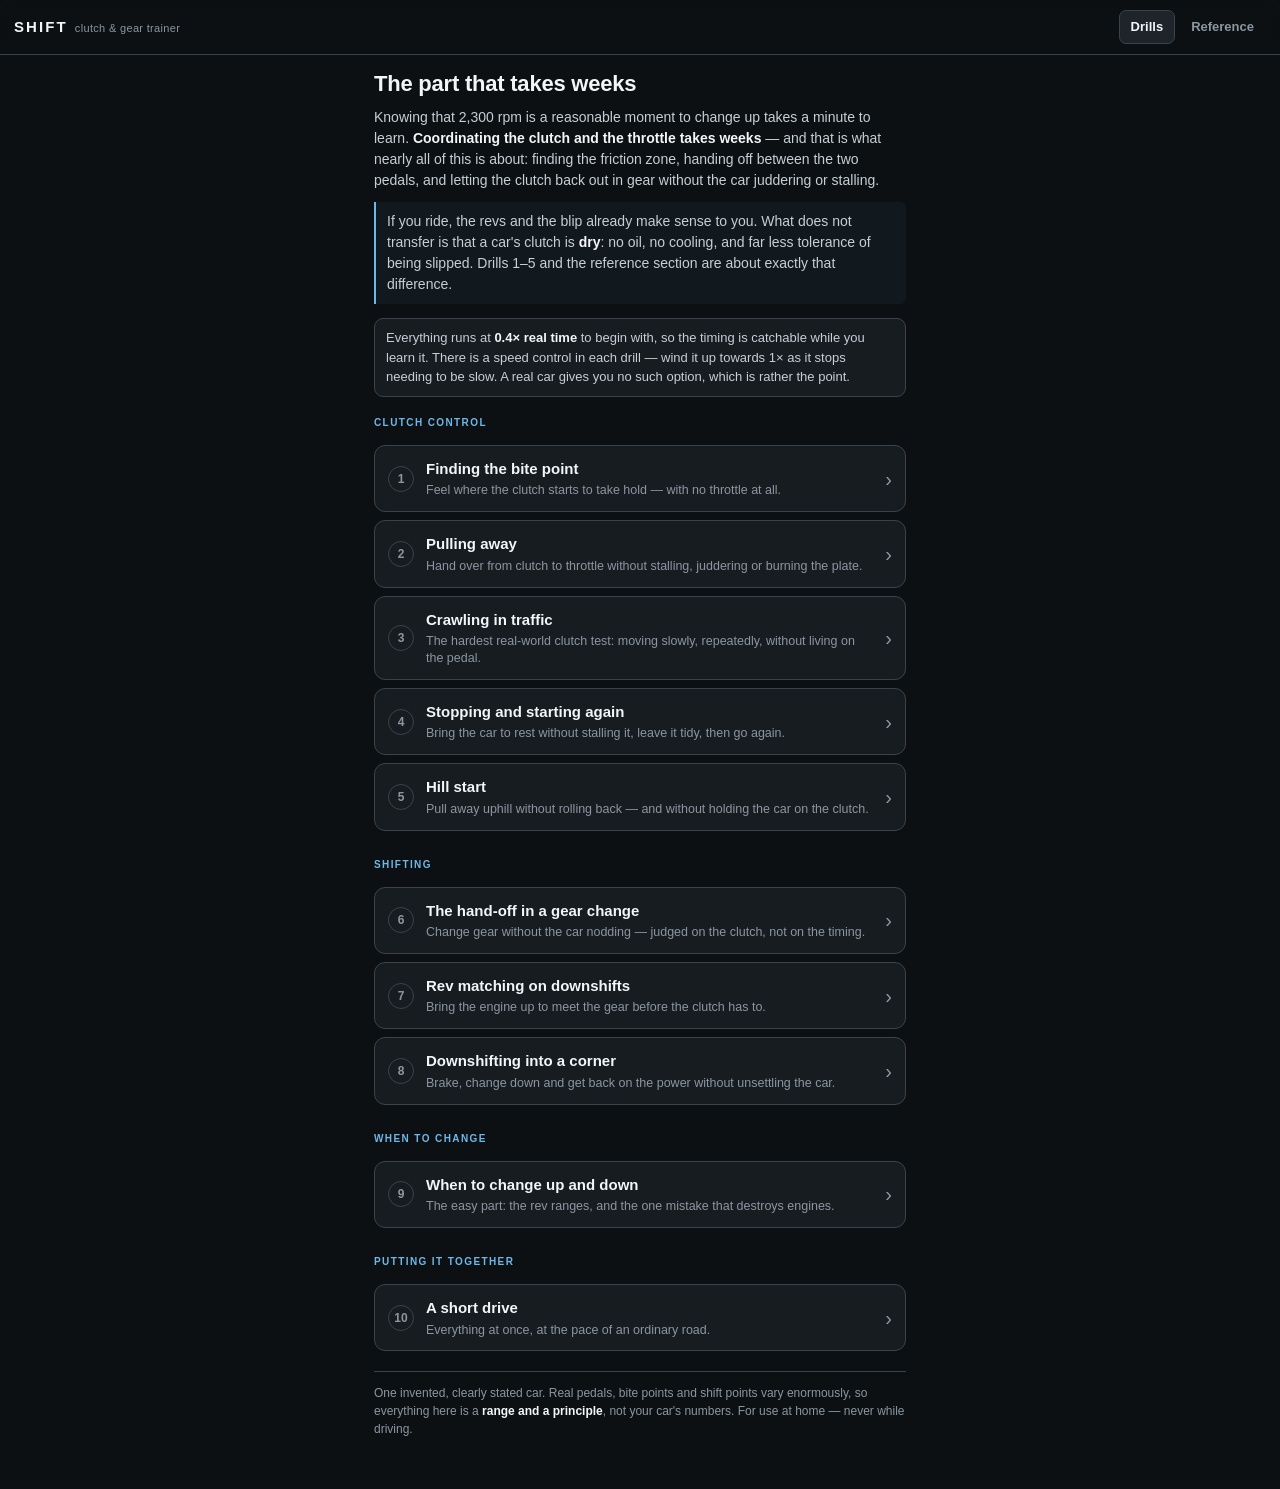
==== commit 848913c5: "Practice speed: run the whole world slower, not just the pedals Default 0.4x real time, selectable p" ====
--- a/index.html
+++ b/index.html
@@ -27,6 +27,7 @@
       <p>Knowing that 2,300&nbsp;rpm is a reasonable moment to change up takes a minute to learn. <b>Coordinating the clutch and the throttle takes weeks</b> — and that is what nearly all of this is about: finding the friction zone, handing off between the two pedals, and letting the clutch back out in gear without the car juddering or stalling.</p>
       <p class="from-bike">If you ride, the revs and the blip already make sense to you. What does not transfer is that a car's clutch is <b>dry</b>: no oil, no cooling, and far less tolerance of being slipped. Drills 1&ndash;5 and the reference section are about exactly that difference.</p>
     </div>
+    <p class="speed-intro">Everything runs at <b>0.4× real time</b> to begin with, so the timing is catchable while you learn it. There is a speed control in each drill — wind it up towards 1× as it stops needing to be slow. A real car gives you no such option, which is rather the point.</p>
     <div id="drill-list" class="drill-list"></div>
     <p class="disclaimer">
       One invented, clearly stated car. Real pedals, bite points and shift points vary enormously, so everything here is a <b>range and a principle</b>, not your car's numbers. For use at home — never while driving.
@@ -58,6 +59,7 @@
         <button class="link-back" id="back-btn">‹ Exit</button>
         <span id="run-title" class="run-title"></span>
         <span id="grade-note" class="grade-note" hidden></span>
+        <span class="speed-wrap"><span class="speed-label">SPEED</span><span class="speed-pick"></span></span>
         <button class="sound" id="sound-btn">Sound on</button>
       </div>
 
@@ -71,6 +73,7 @@
 
       <!-- middle: what the car is doing -->
       <div class="centre-bay">
+        <div class="speed-note" id="speed-note"></div>
         <div class="instruction" id="instruction">
           <b id="ins-title"></b>
           <span id="ins-detail"></span>
--- a/css/app.css
+++ b/css/app.css
@@ -79,6 +79,10 @@
   border-left: 2px solid var(--accent); background: rgba(111,183,232,0.05);
   padding: 9px 11px; border-radius: 0 6px 6px 0;
 }
+.speed-intro {
+  font-size: 13px; color: var(--ink); background: var(--panel);
+  border: 1px solid var(--hairline); border-radius: 9px; padding: 9px 11px; margin-top: 14px;
+}
 .disclaimer { margin-top: 20px; font-size: 12px; color: var(--ink-dim); border-top: 1px solid var(--hairline); padding-top: 12px; }
 .link-back { appearance: none; background: none; border: 0; color: var(--accent); font: inherit; font-size: 14px; padding: 4px 0; margin-bottom: 8px; cursor: pointer; }
 
@@ -119,7 +123,11 @@
 
 /* =================================================== the run view */
 
+/* The run view is the one screen that owns the whole display: it has to
+   escape the reading column the rest of the app lives in. */
 .view-run { padding: 0; }
+body.in-run { overflow: hidden; }
+body.in-run main { max-width: none; padding: 0; margin: 0; }
 .rotate-prompt { display: none; }
 
 .run-grid {
@@ -142,6 +150,20 @@
   color: var(--ink-dim); font: inherit; font-size: 10px; padding: 4px 8px; border-radius: 6px; cursor: pointer;
 }
 .sound.is-on { color: var(--go); border-color: var(--go); }
+
+/* Practice speed. Default is well below real time: the point is to make the
+   timing catchable, then wind it up as it stops needing to be. */
+.speed-wrap { display: flex; align-items: center; gap: 5px; flex: none; }
+.speed-label { font-size: 8px; letter-spacing: 0.12em; color: var(--ink-dim); font-weight: 700; }
+.speed-pick { display: flex; border: 1px solid var(--hairline); border-radius: 6px; overflow: hidden; }
+.speed-pick button {
+  appearance: none; background: none; border: 0; border-right: 1px solid var(--hairline);
+  color: var(--ink-dim); font: inherit; font-size: 10px; font-weight: 700;
+  padding: 4px 7px; cursor: pointer;
+}
+.speed-pick button:last-child { border-right: 0; }
+.speed-pick button.is-on { background: var(--accent); color: #07243a; }
+.speed-note { font-size: 9.5px; color: var(--ink-dim); letter-spacing: 0.01em; padding: 0 2px; }
 
 /* ---- pedals (left thumb) ---- */
 
@@ -176,7 +198,7 @@
 .is-throttle .pedal-fill { background: rgba(62,201,138,0.2); }
 .is-brake .pedal-fill { background: rgba(229,72,77,0.2); }
 .pedal-plate {
-  position: absolute; left: 3px; right: 3px; height: 22px; top: -11px; border-radius: 5px;
+  position: absolute; left: 3px; right: 3px; height: 24px; top: 0; border-radius: 5px;
   background: #434e59; border: 1px solid #5d6b78; box-shadow: 0 2px 7px rgba(0,0,0,0.55);
   display: grid; place-items: center;
 }
@@ -327,8 +349,12 @@
     grid-template-rows: auto auto auto auto;
     height: auto; min-height: 100dvh; gap: 8px;
   }
-  body.allow-portrait .pedal-bay { grid-template-rows: 150px auto; }
-  body.allow-portrait .gate { max-height: 180px; }
+  body.allow-portrait .pedal-bay { grid-template-rows: 146px auto; }
+  body.allow-portrait .gate { max-height: 146px; }
+  body.allow-portrait .gate-svg,
+  body.allow-portrait .cluster-svg { max-height: 100%; width: auto; margin: 0 auto; }
+  body.allow-portrait .cluster { max-height: 196px; justify-content: center; }
+  body.allow-portrait .finish { font-size: 12px; padding: 8px; }
 }
 
 /* Short landscape screens: claw back vertical space. */
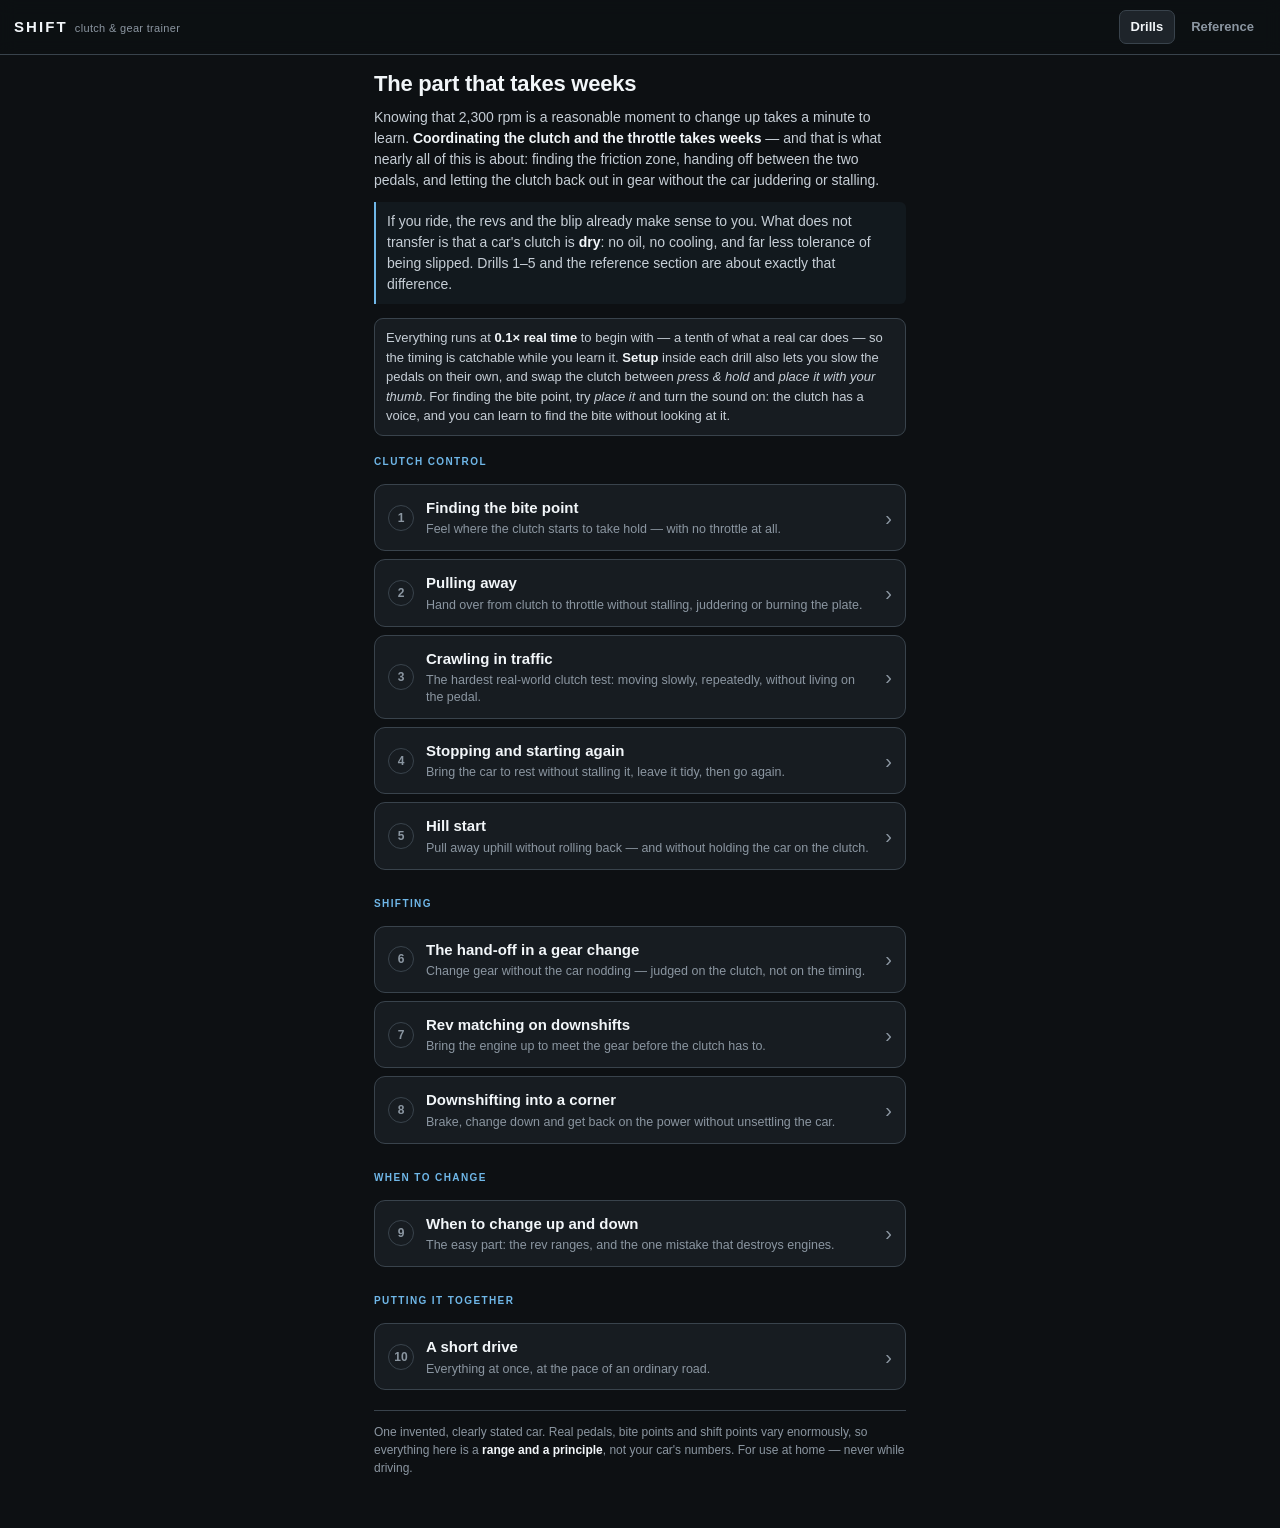
==== commit 8b16c75f: "Slower speeds, a separate pedal axis, a voice for the clutch, and replay Speeds now go down to 0.05x" ====
--- a/index.html
+++ b/index.html
@@ -27,7 +27,7 @@
       <p>Knowing that 2,300&nbsp;rpm is a reasonable moment to change up takes a minute to learn. <b>Coordinating the clutch and the throttle takes weeks</b> — and that is what nearly all of this is about: finding the friction zone, handing off between the two pedals, and letting the clutch back out in gear without the car juddering or stalling.</p>
       <p class="from-bike">If you ride, the revs and the blip already make sense to you. What does not transfer is that a car's clutch is <b>dry</b>: no oil, no cooling, and far less tolerance of being slipped. Drills 1&ndash;5 and the reference section are about exactly that difference.</p>
     </div>
-    <p class="speed-intro">Everything runs at <b>0.4× real time</b> to begin with, so the timing is catchable while you learn it. There is a speed control in each drill — wind it up towards 1× as it stops needing to be slow. A real car gives you no such option, which is rather the point.</p>
+    <p class="speed-intro">Everything runs at <b>0.1× real time</b> to begin with — a tenth of what a real car does — so the timing is catchable while you learn it. <b>Setup</b> inside each drill also lets you slow the pedals on their own, and swap the clutch between <i>press &amp; hold</i> and <i>place it with your thumb</i>. For finding the bite point, try <i>place it</i> and turn the sound on: the clutch has a voice, and you can learn to find the bite without looking at it.</p>
     <div id="drill-list" class="drill-list"></div>
     <p class="disclaimer">
       One invented, clearly stated car. Real pedals, bite points and shift points vary enormously, so everything here is a <b>range and a principle</b>, not your car's numbers. For use at home — never while driving.
@@ -59,7 +59,9 @@
         <button class="link-back" id="back-btn">‹ Exit</button>
         <span id="run-title" class="run-title"></span>
         <span id="grade-note" class="grade-note" hidden></span>
-        <span class="speed-wrap"><span class="speed-label">SPEED</span><span class="speed-pick"></span></span>
+        <button class="sound" id="pause-btn">❚❚ Pause</button>
+        <button class="sound" id="replay-btn">↺ Replay</button>
+        <button class="sound" id="settings-btn">⚙ Setup</button>
         <button class="sound" id="sound-btn">Sound on</button>
       </div>
 
@@ -73,7 +75,23 @@
 
       <!-- middle: what the car is doing -->
       <div class="centre-bay">
-        <div class="speed-note" id="speed-note"></div>
+        <div class="settings-panel" id="settings-panel" hidden>
+          <div class="set-row"><span class="set-label">Practice speed<i>how fast the whole car runs</i></span><span class="speed-pick pick"></span></div>
+          <div class="set-row"><span class="set-label">Pedal travel<i>how fast the pedals themselves move</i></span><span class="rate-pick pick"></span></div>
+          <div class="set-row"><span class="set-label">Clutch control<i>press and hold, or place it with your thumb</i></span><span class="mode-pick pick"></span></div>
+          <div class="set-row"><label class="set-check"><input type="checkbox" id="autohold-cb"> <span>Stop the clutch at the top of the friction zone<i>a training wheel — real pedals do not do this</i></span></label></div>
+          <div class="set-note" id="speed-note"></div>
+          <button class="secondary set-close" id="settings-close">Done</button>
+        </div>
+
+        <div class="replay-panel" id="replay-panel" hidden>
+          <div class="rp-top"><b>Replay</b><span id="replay-read" class="rp-read"></span></div>
+          <div class="rp-controls">
+            <button class="sound" id="rp-play">▶</button>
+            <input type="range" id="replay-scrub" min="0" max="1" value="0" step="1">
+            <button class="sound" id="rp-exit">Close</button>
+          </div>
+        </div>
         <div class="instruction" id="instruction">
           <b id="ins-title"></b>
           <span id="ins-detail"></span>
--- a/css/app.css
+++ b/css/app.css
@@ -164,6 +164,37 @@
 .speed-pick button:last-child { border-right: 0; }
 .speed-pick button.is-on { background: var(--accent); color: #07243a; }
 .speed-note { font-size: 9.5px; color: var(--ink-dim); letter-spacing: 0.01em; padding: 0 2px; }
+
+/* Setup and replay drop over the centre column; the controls never move. */
+.settings-panel, .replay-panel {
+  background: var(--panel-2); border: 1px solid var(--hairline); border-radius: 10px;
+  padding: 8px 10px; display: flex; flex-direction: column; gap: 7px;
+}
+.set-row { display: flex; align-items: center; justify-content: space-between; gap: 8px; }
+.set-label { font-size: 10.5px; color: var(--ink); display: flex; flex-direction: column; line-height: 1.25; }
+.set-label i, .set-check i { font-style: normal; font-size: 8.5px; color: var(--ink-dim); display: block; }
+.pick { display: flex; border: 1px solid var(--hairline); border-radius: 6px; overflow: hidden; flex: none; }
+.pick button {
+  appearance: none; background: none; border: 0; border-right: 1px solid var(--hairline);
+  color: var(--ink-dim); font: inherit; font-size: 9.5px; font-weight: 700;
+  padding: 4px 6px; cursor: pointer; white-space: nowrap;
+}
+.pick button:last-child { border-right: 0; }
+.pick button.is-on { background: var(--accent); color: #07243a; }
+.set-check { display: flex; align-items: flex-start; gap: 7px; font-size: 10.5px; color: var(--ink); cursor: pointer; }
+.set-check input { margin-top: 2px; accent-color: var(--accent); }
+.set-note { font-size: 9.5px; color: var(--ink-dim); border-top: 1px solid var(--hairline); padding-top: 6px; }
+.set-close { margin-top: 0; padding: 7px; font-size: 12px; }
+
+.rp-top { display: flex; align-items: baseline; gap: 8px; font-size: 11px; }
+.rp-read { color: var(--ink-dim); font-size: 10px; }
+.rp-mark { color: var(--needle); font-style: normal; font-weight: 700; }
+.rp-controls { display: flex; align-items: center; gap: 8px; }
+.rp-controls input[type=range] { flex: 1; accent-color: var(--accent); }
+body.is-paused .cluster-svg { outline: 2px solid var(--bite); outline-offset: 2px; border-radius: 11px; }
+body.is-replaying .cluster-svg { outline: 2px solid var(--accent); outline-offset: 2px; border-radius: 11px; }
+.pedal.is-autoheld .pedal-plate { border-color: var(--accent); box-shadow: 0 0 0 2px rgba(111,183,232,0.4); }
+.pedal.is-touch .pedal-body { cursor: grab; }
 
 /* ---- pedals (left thumb) ---- */
 
@@ -363,3 +394,5 @@
   .instruction span { font-size: 11px; }
   .pedal-body { min-height: 56px; }
 }
+
+.pace-warn { color: var(--bite); display: block; margin-top: 3px; }
